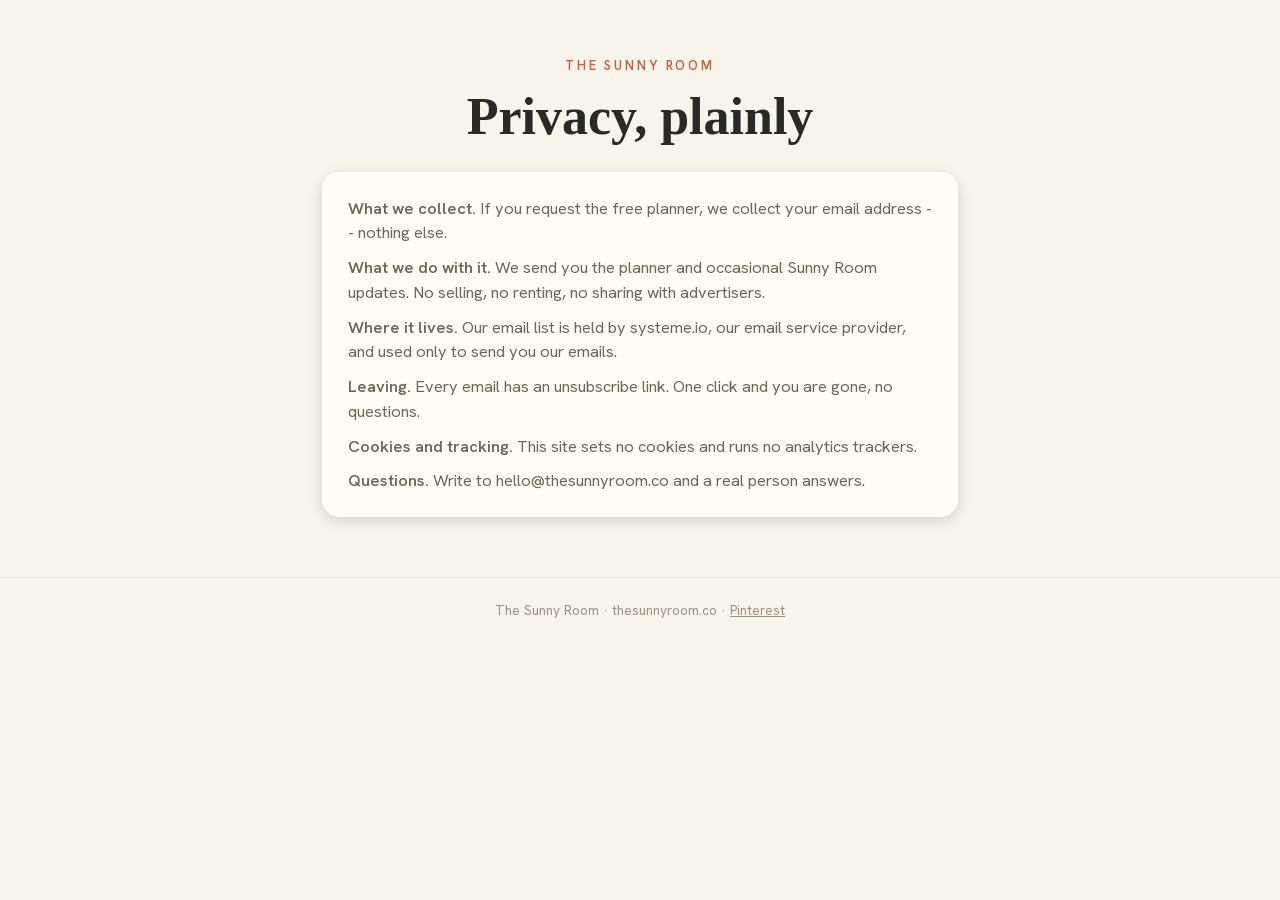
==== privacy.html @ 40d8f8dc "The Sunny Room funnel landing page: capture, thanks, privacy Hand-built lasolas-theme page for thesu" ====
<!doctype html>
<html lang="en">
<head>
<meta charset="utf-8">
<meta name="viewport" content="width=device-width, initial-scale=1">
<title>Privacy -- The Sunny Room</title>
<link rel="stylesheet" href="fonts.css">
<link rel="stylesheet" href="styles.css">
</head>
<body>
<header class="hero"><div class="wrap">
  <div class="eyebrow">THE SUNNY ROOM</div>
  <h1>Privacy, plainly</h1>
  <div class="note" style="text-align:left; margin-top:26px">
    <p><b>What we collect.</b> If you request the free planner, we collect your email address -- nothing else.</p>
    <p><b>What we do with it.</b> We send you the planner and occasional Sunny Room updates. No selling, no renting, no sharing with advertisers.</p>
    <p><b>Where it lives.</b> Our email list is held by systeme.io, our email service provider, and used only to send you our emails.</p>
    <p><b>Leaving.</b> Every email has an unsubscribe link. One click and you are gone, no questions.</p>
    <p><b>Cookies and tracking.</b> This site sets no cookies and runs no analytics trackers.</p>
    <p><b>Questions.</b> Write to hello@thesunnyroom.co and a real person answers.</p>
  </div>
</div></header>
<footer><div class="wrap">The Sunny Room &middot; thesunnyroom.co &middot; <a href="https://www.pinterest.com/thesunnyroom/">Pinterest</a></div></footer>
</body>
</html>
---- fonts.css ----
@font-face declares the weight range this page uses. */
@font-face {
  font-family:'Fraunces';
  font-style:normal;
  font-weight:500 600;
  font-display:swap;
  src:url([data-uri]) format('woff2');
}
@font-face {
  font-family:'Hanken Grotesk';
  font-style:normal;
  font-weight:400 600;
  font-display:swap;
  src:url([data-uri]) format('woff2');
}@font-face { font-family:'Bagel Fat One'; font-style:normal; font-weight:400; src:url([data-uri]) format('woff2'); }
---- styles.css ----
:root {
  --ground:#F7F4EC; --linen:#F3EEE3; --card:#FFFCF6; --parchment:#E9E1D2;
  --ink:#2B2926; --ink2:#6E675C; --ink3:#9A9184;
  --terracotta:#C2603E; --terracotta-deep:#B25638; --ember:#EE8C22; --peach:#F28063;
  --gold:#C98A2B; --pink:#E4739C; --fuchsia:#C453A8; --seafoam:#45B8BE; --moss:#6BA857;
  --coffee:#8A6B52; --slate:#5A7290;
  --lo:rgba(43,41,38,.16); --hi:rgba(255,255,255,.9);
  --r-lg:18px; --r-md:13px; --r-sm:10px;
}
* { margin:0; padding:0; box-sizing:border-box; }
html { -webkit-text-size-adjust:100%; }
body { font-family:'Hanken Grotesk', system-ui, sans-serif; background:var(--ground); color:var(--ink);
  line-height:1.5; font-size:17px; }
.display { font-family:'Fraunces', serif; font-weight:600; }
.sunny-word { font-family:'Bagel Fat One', 'Fraunces', serif; font-weight:400;
  background:linear-gradient(115deg, #C98A2B 0%, #EE8C22 26%, #C2603E 58%, #C453A8 100%);
  -webkit-background-clip:text; background-clip:text; color:transparent; }

.wrap { max-width:680px; margin:0 auto; padding:0 22px; }

/* hero */
.hero { position:relative; overflow:hidden; padding:56px 0 40px; text-align:center; }
.hero .art { width:190px; height:190px; margin:0 auto 26px; }
.eyebrow { font-weight:600; font-size:13px; letter-spacing:.22em; color:var(--terracotta); }
h1 { font-family:'Fraunces', serif; font-weight:600; font-size:clamp(34px, 7vw, 52px); line-height:1.12; margin-top:12px; }
.hero p.sub { margin:16px auto 0; max-width:480px; font-size:19px; color:var(--ink2); }

/* capture card */
.capture { background:var(--card); border-radius:var(--r-lg); padding:28px 26px 26px; margin-top:30px;
  box-shadow:0 6px 20px var(--lo), inset 0 1px 0 var(--hi); text-align:left; }
.capture h2 { font-family:'Fraunces', serif; font-weight:600; font-size:24px; }
.capture .promise { margin-top:8px; color:var(--ink2); font-size:16px; }
form { display:flex; gap:12px; margin-top:18px; flex-wrap:wrap; }
input[type=email] { flex:1 1 220px; min-width:0; font:inherit; padding:14px 16px; border-radius:var(--r-md);
  border:1.5px solid var(--parchment); background:var(--ground); color:var(--ink);
  box-shadow:inset 0 2px 4px rgba(43,41,38,.07); }
input[type=email]:focus { outline:none; border-color:var(--pink); box-shadow:inset 0 2px 4px rgba(43,41,38,.07), 0 0 0 3px rgba(228,115,156,.25); }
button.cta { font:inherit; font-weight:600; width:fit-content; padding:14px 26px; border:0; cursor:pointer;
  border-radius:var(--r-md); color:#FFFCF6; background:var(--terracotta);
  box-shadow:0 3px 10px rgba(194,96,62,.35), inset 0 1px 0 rgba(255,255,255,.25);
  transition:transform .12s ease, box-shadow .12s ease, background .12s ease; }
button.cta:hover { background:var(--terracotta-deep); transform:translateY(-1px);
  box-shadow:0 5px 14px rgba(194,96,62,.45), inset 0 1px 0 rgba(255,255,255,.25); }
button.cta:active { transform:translateY(0); }
.fineprint { margin-top:12px; font-size:13px; color:var(--ink3); }

/* receipts strip */
.receipts { display:flex; gap:14px; justify-content:center; margin-top:34px; flex-wrap:wrap; }
.receipt { background:var(--card); border-radius:var(--r-sm); padding:10px 10px 8px; width:104px; flex:none;
  box-shadow:0 3px 9px var(--lo), inset 0 1px 0 var(--hi); position:relative; }
.receipt .swatch { height:52px; border-radius:7px; }
.receipt .amt { text-align:center; font-weight:600; font-size:15px; margin-top:6px;
  font-variant-numeric:tabular-nums; }
.receipt .pin-dot { position:absolute; left:50%; top:-7px; transform:translateX(-50%);
  width:14px; height:14px; border-radius:50%; background:var(--pink);
  box-shadow:0 1px 3px rgba(43,41,38,.3); }
.receipts-cap { text-align:center; margin-top:12px; font-size:14px; color:var(--ink3); }

/* sections */
section { padding:44px 0 0; }
section:last-of-type { padding-bottom:64px; }
h3 { font-family:'Fraunces', serif; font-weight:600; font-size:26px; text-align:center; }
.cards { display:grid; gap:16px; margin-top:22px; grid-template-columns:1fr; }
@media (min-width:620px) { .cards { grid-template-columns:1fr 1fr; } }
.tile { background:var(--linen); border-radius:var(--r-md); padding:18px 18px 16px;
  box-shadow:0 2px 6px var(--lo), inset 0 1px 0 var(--hi); }
.tile .dot { width:13px; height:13px; border-radius:50%; display:inline-block; margin-right:9px; vertical-align:baseline; }
.tile b { font-size:16.5px; }
.tile p { margin-top:6px; color:var(--ink2); font-size:15px; }

/* honest note */
.note { background:var(--card); border-radius:var(--r-lg); padding:24px 26px; margin-top:24px;
  box-shadow:0 4px 14px var(--lo), inset 0 1px 0 var(--hi); }
.note p { color:var(--ink2); font-size:16.5px; }
.note p + p { margin-top:10px; }
.note .sig { margin-top:14px; font-family:'Fraunces', serif; font-weight:600; color:var(--ink); }

/* repeat cta */
.cta-again { text-align:center; margin-top:30px; }

footer { border-top:1px solid var(--parchment); padding:22px 0 40px; margin-top:20px;
  text-align:center; font-size:13.5px; color:var(--ink3); }
footer a { color:var(--ink3); }
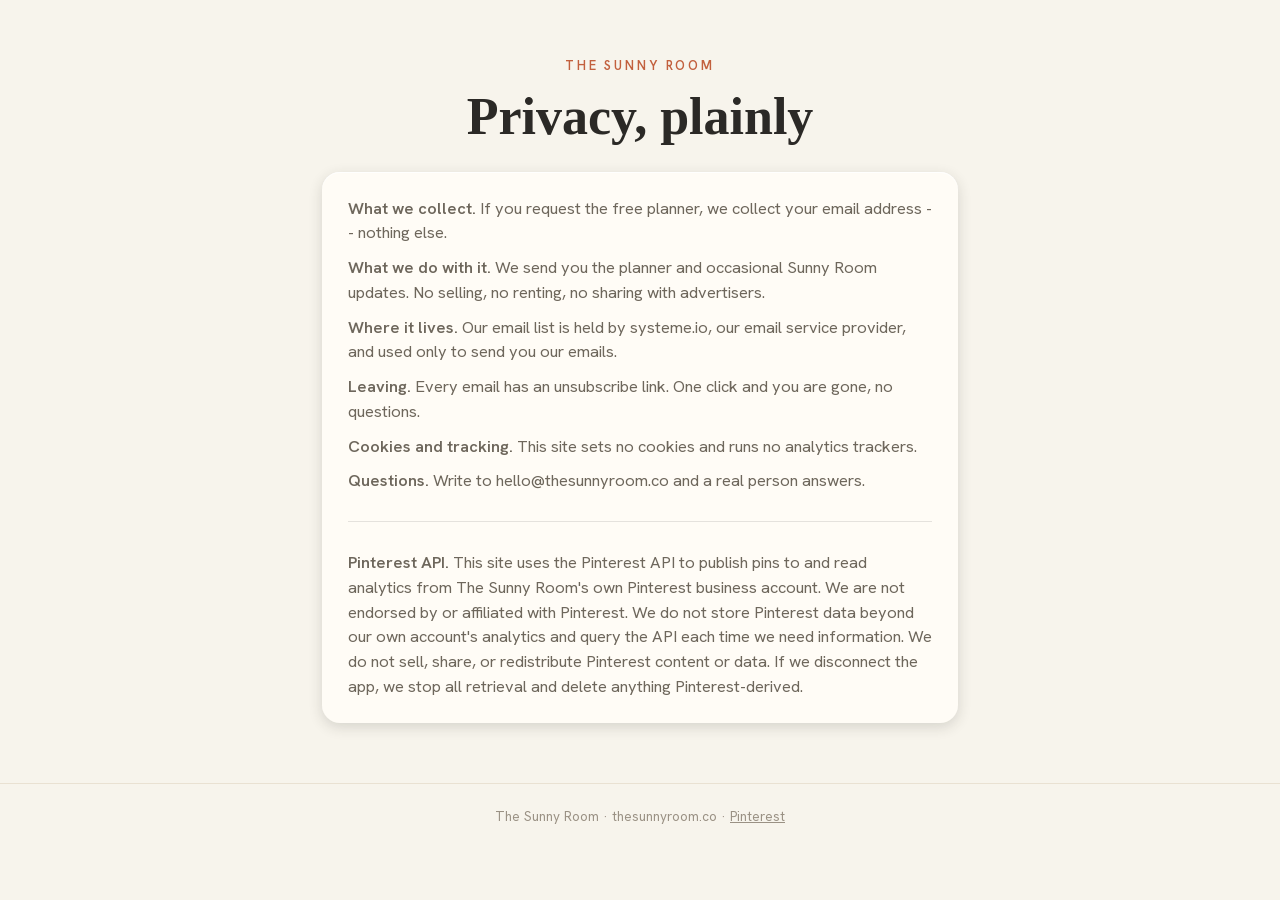
==== commit d8b648e6: "Add Pinterest API section to privacy policy Pinterest developer app review requires the privacy poli" ====
--- a/privacy.html
+++ b/privacy.html
@@ -18,6 +18,8 @@
     <p><b>Leaving.</b> Every email has an unsubscribe link. One click and you are gone, no questions.</p>
     <p><b>Cookies and tracking.</b> This site sets no cookies and runs no analytics trackers.</p>
     <p><b>Questions.</b> Write to hello@thesunnyroom.co and a real person answers.</p>
+    <hr style="border:none; border-top:1px solid rgba(0,0,0,.1); margin:28px 0">
+    <p><b>Pinterest API.</b> This site uses the Pinterest API to publish pins to and read analytics from The Sunny Room's own Pinterest business account. We are not endorsed by or affiliated with Pinterest. We do not store Pinterest data beyond our own account's analytics and query the API each time we need information. We do not sell, share, or redistribute Pinterest content or data. If we disconnect the app, we stop all retrieval and delete anything Pinterest-derived.</p>
   </div>
 </div></header>
 <footer><div class="wrap">The Sunny Room &middot; thesunnyroom.co &middot; <a href="https://www.pinterest.com/thesunnyroom/">Pinterest</a></div></footer>
